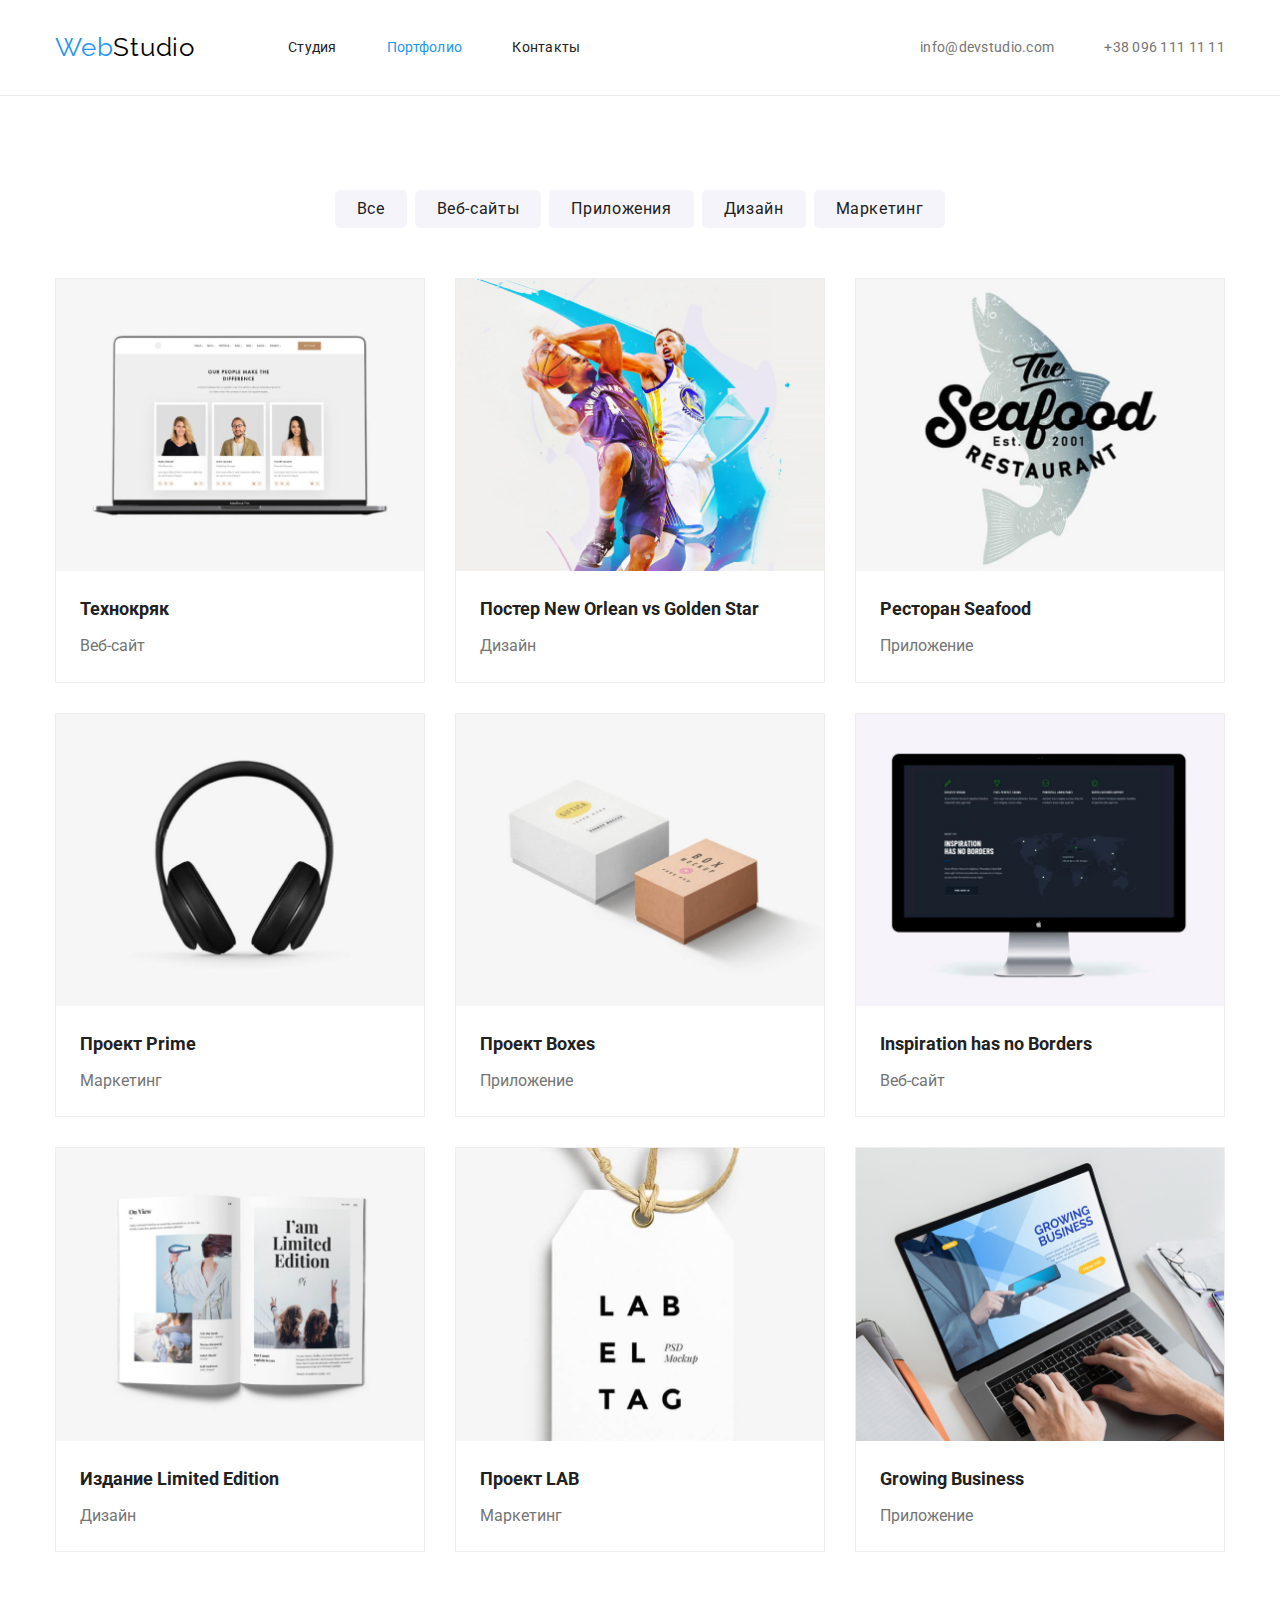
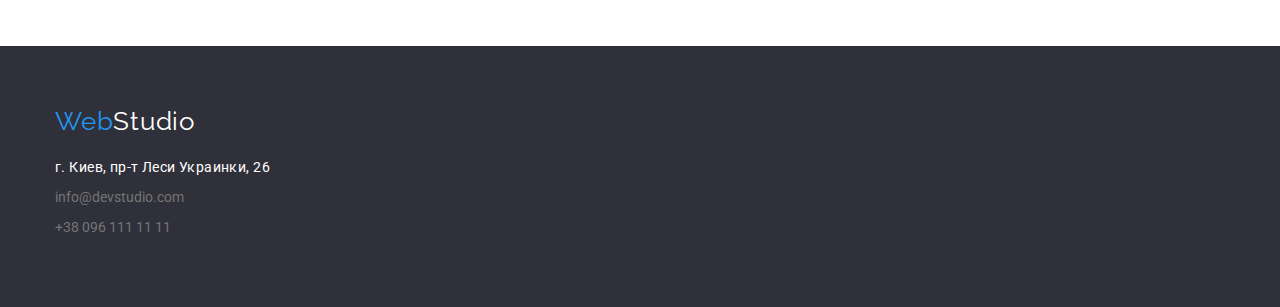
==== portfolio.html @ 0b13cb04 "beginner" ====
<!DOCTYPE html>
<html lang="en">
<head>
    <meta charset="UTF-8">
    <meta name="viewport" content="width=device-width, initial-scale=1.0">
    <meta http-equiv="X-UA-Compatible" content="ie=edge">
    <link rel="stylesheet" href="./css/normalize.css">
    <link rel="preconnect" href="https://fonts.gstatic.com">
    <link href="https://fonts.googleapis.com/css2?family=Raleway:wght@700&family=Roboto:wght@400;500;700;900&display=swap" rel="stylesheet">
    <link rel="stylesheet" href="./css/variables.css">
    <link rel="stylesheet" href="./css/style.css">
    <title>Portfolio</title>
</head>
<body>
    <header class="sec-header">
        <div class="container header">
            <nav class="header-nav">
                <a href="index.html"><span class="emblem">Web</span><span class="emblem-nav">Studio</span></a>
                <ul class="header-nav-list">
                    <li class="header-a"><a href="index.html">Студия</a></li>
                    <li class="header-a"><a class="header-a-portfolio" href="portfolio.html">Портфолио</a></li>
                    <li class="header-a"><a href="">Контакты</a></li>
                </ul>
            </nav>
            <ul class="header-nav-contacts">
                <li><a href="mailto:info@devstudio.com">info@devstudio.com</a></li>
                <li><a href="tel:+380961111111">+38 096 111 11 11</a></li>
            </ul>
        </div>
    </header>
    <main>
        <section class="sec-view">
            <div class="container">
                <h1 hidden>Наши инструменты</h1>
                <ul class="tools">
                    <li><button class="btns">Все</button></li>
                    <li><button class="btns">Веб-сайты</button></li>
                    <li><button class="btns">Приложения</button></li>
                    <li><button class="btns">Дизайн</button></li>
                    <li><button class="btns">Маркетинг</button></li>
                </ul>
                <h2 hidden>Наши работы</h2>
                <ul class="view">
                    <li>
                        <img src="./images/note.jpg" alt="Технокряк">
                        <div class="view-card-text">
                            <h3>Технокряк</h3>
                            <p>Веб-сайт</p>
                        </div>
                    </li> 
                    <li>
                        <img src="./images/basket.jpg" alt="Постер New Orlean vs Golden Star">
                        <div class="view-card-text">
                            <h3>Постер New Orlean vs Golden Star</h3>
                            <p>Дизайн</p>
                        </div>
                    </li>
                    <li>
                        <img src="./images/fish.jpg" alt="Ресторан Seafood">
                        <div class="view-card-text">
                            <h3>Ресторан Seafood</h3>
                            <p>Приложение</p>
                        </div>
                    </li>
                    <li>
                        <img src="./images/hphones.jpg" alt="Проект Prime">
                        <div class="view-card-text">
                            <h3>Проект Prime</h3>
                            <p>Маркетинг</p>
                        </div>
                    </li>
                    <li>
                        <img src="./images/boxes.jpg" alt="Проект Boxes">
                        <div class="view-card-text">
                            <h3>Проект Boxes</h3>
                            <p>Приложение</p>
                        </div>
                    </li>
                    <li>
                        <img src="./images/screen.jpg" alt="Inspiration has no Borders">
                        <div class="view-card-text">
                            <h3>Inspiration has no Borders</h3>
                            <p>Веб-сайт</p>
                        </div>
                    </li>
                    <li>
                        <img src="./images/book.jpg" alt="Издание Limited Edition">
                        <div class="view-card-text">
                            <h3>Издание Limited Edition</h3>
                            <p>Дизайн</p>
                        </div>
                    </li>
                    <li>
                        <img src="./images/label.jpg" alt="Проект LAB">
                        <div class="view-card-text">
                            <h3>Проект LAB</h3>
                            <p>Маркетинг</p>
                        </div>
                    </li>
                    <li>
                        <img src="./images/note-hands.jpg" alt="Growing Business">
                        <div class="view-card-text">
                            <h3>Growing Business</h3>
                            <p>Приложение</p>
                        </div>
                    </li>
                </ul>
            </div>
        </section>
    </main>
    <footer class="footer">
        <div class="container footer-em">
            <a href="index.html"><span class="emblem">Web</span><span class="emblem-footer">Studio</span></a>
            <address class="footer-ad">г. Киев, пр-т Леси Украинки, 26</address>
            <ul>
                <li><a href="mailto:info@devstudio.com">info@devstudio.com</a></li>
                <li><a href="tel:+380961111111">+38 096 111 11 11</a></li>
            </ul>
        </div>
    </footer> 
</body>
</html>
---- css/variables.css ----
:root {
    --main-text: rgba(33, 33, 33, 1);
    --ad-main-text: rgba(117, 117, 117, 1);
    --ad-hover-text: rgba(33, 150, 243, 1);
    --on-back-text-op60: rgba(255, 255, 255, 0.6);
    --on-back-text: rgba(255, 255, 255, 1);
    --emblem-text: rgba(0,0,0,1);
    --back-main: rgba(47, 48, 58, 1);
    --back-ad-main: rgba(245, 244, 250, 1);
    --back-ad-hover: rgba(33, 150, 243, 1);
    --back-team: rgba(255, 255, 255, 1);
    --line-view: rgba(238,238,238,1);
    --header-border: rgba(236,236,236,1);
}
---- css/style.css ----
body {
    font-family: 'Roboto', sans-serif;
    color: var(--main-text);
    line-height: 1.0;
}
img {
    display: block;
    max-width: 100%;
    height: auto;
}
.container {
    width: 1200px;
    padding: 0 15px;
    margin: 0 auto;
}
/* секция HEADER */
.sec-header {
    border-bottom: 1px solid var(--header-border);
}
.header,
.header-nav,  
.header-nav-list, 
.header-nav-contacts {
    display: flex;
}
.header {
    justify-content: space-between;
    align-items: center;
 }
.emblem {
    color: var(--ad-hover-text); 
    line-height: 1.2;
    letter-spacing: 0.03em;
}
.emblem-nav {
    color: var(--emblem-text);
    line-height: 1.2;
    letter-spacing: 0.03em;
}
.header-nav > a,
.footer-em > a {
    font-family: 'Raleway', sans-serif;
    font-size: 26px;
    padding-top: 32px;
    padding-bottom: 32px;
}
.header-nav-list {
    align-items: center;
    margin-left: 93px;
}
.header-nav-list a {
    display: block;
    color: var(--main-text);
    font-size: 14px;
    padding-top: 32px;
    padding-bottom: 32px;
    letter-spacing: 0.02em;
    line-height: 1.2;
}
.header-nav-list li {
    margin-right: 50px;
}
.header-nav-contacts li {
    margin-left: 50px;
}
.header-nav-list .header-a-portfolio {
    color: var(--ad-hover-text);
}
.header-nav-contacts a {
    display: block;
    color: var(--ad-main-text);
    font-size: 14px;
    letter-spacing: 0.02em;
    line-height: 1.2;
    padding-top: 32px;
    padding-bottom: 32px;
}
.header a:hover {
    color: var(--ad-hover-text);
    cursor: pointer;
}
/* секция ЭФФЕКТИВНЫЕ РЕШЕНИЯ */
.ef-solutions,
.footer {
    background-color: var(--back-main);
    padding: 200px 0;
}
.solutions {
    display: flex;
    flex-direction: column;
    align-items: center;
}
.solutions h1 {
    color: var(--on-back-text);
    justify-content: center;
    text-align: center;
    margin: 0 0 30px 0;
    font-size: 44px;
    font-weight: 900;
    text-transform: uppercase;
    letter-spacing: 0.06em;
    line-height: 1.38;
}
.btn {
    background-color: var(--back-ad-hover);
    color: var(--on-back-text);
    font-weight: 700;
    letter-spacing: 0.06em;
    line-height: 1.87;
    padding: 10px 32px;
    border-radius: 5px;
    border: none;
}
.btn:hover {
    cursor: pointer;
}
/* секция НАШИ ПРЕИМУЩЕСТВА */
.sec-edge {
    padding: 94px 0;
}
.edge {
    display: flex;
    justify-content: space-between;
}
.edge li {
    width: 270px;
}
.edge h3 {
    text-transform: uppercase;
    font-size: 14px;
    color: var(--main-text);
    margin: 0 0 10px 0;
    line-height: 1.2;
    letter-spacing: 0.03em;
}
.edge p {
    font-size: 14px;
    color: var(--ad-main-text);
    padding: 0;
    margin: 0;
    line-height: 1.8;
    letter-spacing: 0.03em;
}
/* секция ЧЕМ МЫ ЗАНИМАЕМСЯ */
.we-doing {
    padding-bottom: 94px;
}
.we-doing h2 {
    font-size: 34px;
    color: var(--main-text);
    text-align: center;
    line-height: 1.21;
    letter-spacing: 0.03em;
    margin: 0;
    margin-bottom: 50px;
}
.we-doing-images {
    display: flex;
    justify-content: space-between;
}
.img {
    width: 370px;
}
/* секция НАША КОМАНДА */
.sec-team {
    background-color: var(--back-ad-main);
    padding-top: 94px;
    padding-bottom: 94px;

}
.sec-team li:hover {
    cursor: pointer;
}
.sec-team h2 {
    color: var(--main-text);
    font-size: 36px;
    text-align: center;
    line-height: 1.2;
    letter-spacing: 0.03em;
    margin: 0;
    margin-bottom: 50px;
}
.our-team {
    display: flex;
    justify-content: space-between;
}
.our-team h3 {
    color: var(--main-text);
    font-size: 16px;
    line-height: 1.2;
    letter-spacing: 0.03em;
    margin: 0 0 10px 0;
}
.our-team p {
    color: var(--ad-main-text);
    line-height: 1.2;
    letter-spacing: 0.03em;
    margin: 0;
}
.our-team li {
    width: 270px;
    background-color: var(--back-team);
    box-shadow: 0 4px 8px 0 rgba(0,0,0,0.2);
}
.team-card-text {
    text-align: center;
    padding: 30px 0 30px 0;
}
/* секция ПОСТОЯННЫЕ КЛИЕНТЫ */
.const-clients {
    padding-top: 94px;
    padding-bottom: 94px;
}
.const-clients h2 {
    text-align: center;
    font-size: 36px;
    font-weight: bold;
    letter-spacing: 0.03em;
    line-height: 1.18;
    margin: 0 0 50px 0;
}

/* ПОРТФОЛИО */
.sec-view {
    padding: 94px 0 64px 0;
}
.sec-view li:hover {
    cursor: pointer;
}
.tools {
    display: flex;
    justify-content: center;
}
.tools li {
    margin-bottom: 50px;
}
.btns {
    background-color: var(--back-ad-main);
    color: var(--main-text);
    line-height: 1.6;
    letter-spacing: 0.04em;
    padding: 6px 22px;
    margin: 0 4px;
    border-radius: 5px;
    border: none;
    cursor: pointer;
}
.btns:hover {
    background-color: var(--back-ad-hover);
    color: var(--on-back-text);
}
.view {
    display: flex;
    flex-wrap: wrap;
    justify-content: space-between;
    margin: 0;
}
.view-card-text {
    padding: 20px 0 20px 24px;
}
.view li {
    width: 370px;
    border: 1px solid var(--line-view);
    margin-bottom: 30px;
}
.view h3 {
    color: var(--main-text);
    font-size: 18px;
    margin: 0 0 4px 0;
    line-height: 2.0;
}
.view p {
    color: var(--ad-main-text);
    line-height: 1.9;
    margin: 0;
}

/* секция FOOTER */
.footer {
    padding: 60px 0;
    margin: 0;
}
.footer-em > a {
    padding: 0;
}
.emblem-footer {
    color: var(--on-back-text);
    line-height: 1.2;
    letter-spacing: 0.03em;
}
.footer-ad {
    color: var(--on-back-text);
    font-size: 14px;
    line-height: 1.5;
    letter-spacing: 0.03em;
    margin: 20px 0 9px 0;
}
.footer li a {
    display: block;
    color: var(--ad-main-text);
    font-size: 14px;
    line-height: 1.5;
    margin: 0 0 9px 0;
}
.footer a:hover {
    color: var(--ad-hover-text);
    cursor: pointer;
}
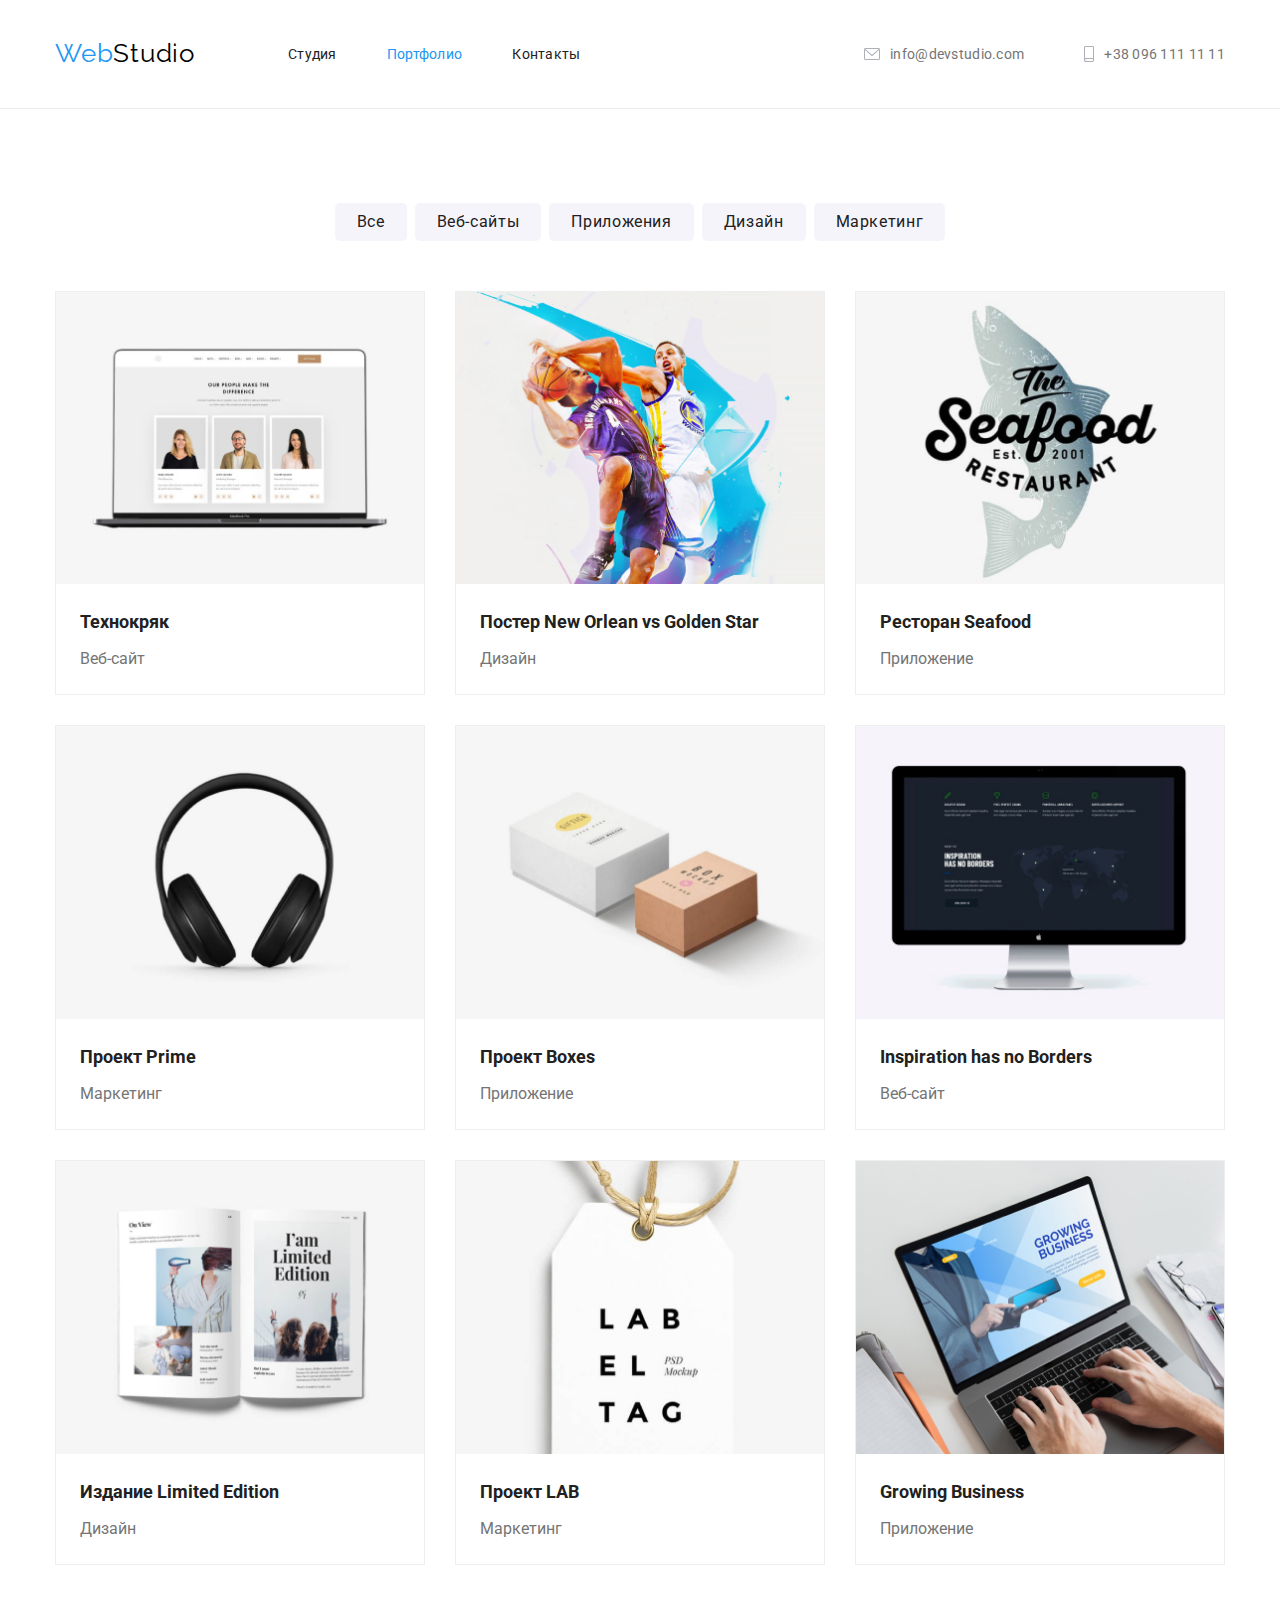
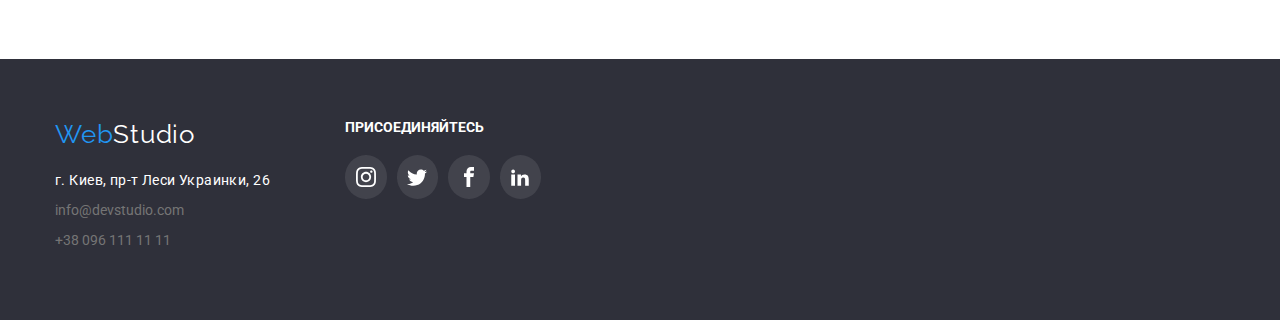
==== commit b2955305: "without doble hover" ====
--- a/portfolio.html
+++ b/portfolio.html
@@ -8,6 +8,7 @@
     <link rel="preconnect" href="https://fonts.gstatic.com">
     <link href="https://fonts.googleapis.com/css2?family=Raleway:wght@700&family=Roboto:wght@400;500;700;900&display=swap" rel="stylesheet">
     <link rel="stylesheet" href="./css/variables.css">
+    <link rel="stylesheet" href="./images/icons/sprite.svg">
     <link rel="stylesheet" href="./css/style.css">
     <title>Portfolio</title>
 </head>
@@ -23,8 +24,22 @@
                 </ul>
             </nav>
             <ul class="header-nav-contacts">
-                <li><a href="mailto:info@devstudio.com">info@devstudio.com</a></li>
-                <li><a href="tel:+380961111111">+38 096 111 11 11</a></li>
+                <li class="header-icon-text">
+                    <a href="">
+                        <svg class="icon icon-envelope">
+                            <use href="./images/icons/sprite.svg#envelope"></use>
+                        </svg>
+                    </a>
+                    <a href="mailto:info@devstudio.com">info@devstudio.com</a>
+                </li>
+                <li class="header-icon-text">
+                    <a href="">
+                        <svg class="icon icon-phone">
+                            <use href="./images/icons/sprite.svg#phone"></use>
+                        </svg>
+                    </a>
+                    <a href="tel:+380961111111">+38 096 111 11 11</a>
+                </li>
             </ul>
         </div>
     </header>
@@ -109,13 +124,52 @@
         </section>
     </main>
     <footer class="footer">
-        <div class="container footer-em">
-            <a href="index.html"><span class="emblem">Web</span><span class="emblem-footer">Studio</span></a>
-            <address class="footer-ad">г. Киев, пр-т Леси Украинки, 26</address>
-            <ul>
-                <li><a href="mailto:info@devstudio.com">info@devstudio.com</a></li>
-                <li><a href="tel:+380961111111">+38 096 111 11 11</a></li>
-            </ul>
+        <div class="container">
+            <div class="footer-em">
+                <a href="index.html"><span class="emblem">Web</span><span class="emblem-footer">Studio</span></a>
+                <address class="footer-ad">г. Киев, пр-т Леси Украинки, 26</address>
+                <ul>
+                    <li>
+                        <a class="footer-a" href="mailto:info@devstudio.com">info@devstudio.com</a>
+                    </li>
+                    <li>
+                        <a class="footer-a" href="tel:+380961111111">+38 096 111 11 11</a>
+                    </li>
+                </ul>
+            </div>
+            <div class="footer-join">
+                <p>присоединяйтесь</p>
+                <ul class="social-icon">
+                    <li>
+                        <a class="footer-social-icon-a" href="">
+                            <svg class="icon icon-f">
+                                <use href="./images/icons/sprite.svg#icon-instagram" ></use>
+                            </svg>
+                        </a>
+                    </li>
+                    <li>
+                        <a class="footer-social-icon-a"href="">
+                            <svg class="icon icon-f">
+                                <use href="./images/icons/sprite.svg#icon-twitter"></use>
+                            </svg>
+                        </a>
+                    </li>
+                    <li>
+                        <a class="footer-social-icon-a"href="">
+                            <svg class="icon icon-f">
+                                <use href="./images/icons/sprite.svg#icon-facebook"></use>
+                            </svg>
+                        </a>
+                    </li>
+                    <li>
+                        <a class="footer-social-icon-a"href="">
+                            <svg class="icon icon-f">
+                                <use href="./images/icons/sprite.svg#icon-linkedin2"></use>
+                            </svg>
+                        </a>
+                    </li>
+                </ul>
+            </div>
         </div>
     </footer> 
 </body>
--- a/css/variables.css
+++ b/css/variables.css
@@ -11,6 +11,8 @@
     --back-team: rgba(255, 255, 255, 1);
     --line-view: rgba(238,238,238,1);
     --header-border: rgba(236,236,236,1);
+    --social-icon-main: rgba(175,177,184,1);
+    --social-icon-ad-main: rgba(238,238,238,0.1);
 }
 
 
--- a/css/style.css
+++ b/css/style.css
@@ -8,6 +8,13 @@
     max-width: 100%;
     height: auto;
 }
+.icon {
+    display: inline-block;
+    width: 20px;
+    height: 44px;
+    stroke-width: 0;
+    fill: var(--social-icon-main);
+  }
 .container {
     width: 1200px;
     padding: 0 15px;
@@ -74,12 +81,31 @@
     line-height: 1.2;
     padding-top: 32px;
     padding-bottom: 32px;
+    margin-left: 10px;
 }
 .header a:hover {
     color: var(--ad-hover-text);
     cursor: pointer;
 }
-/* секция ЭФФЕКТИВНЫЕ РЕШЕНИЯ */
+.header-icon-text svg {
+    display: block;
+}
+.header-icon-text {
+    display: flex;
+    align-items: center;
+}
+.header-icon-text:hover {
+    color: var(--ad-hover-text);
+}
+.header-icon-text svg:hover {
+    fill: var(--ad-hover-text);
+}
+.icon-envelope {
+    width: 16px;
+}
+.icon-phone {
+    width: 10px;
+}
 .ef-solutions,
 .footer {
     background-color: var(--back-main);
@@ -141,6 +167,25 @@
     line-height: 1.8;
     letter-spacing: 0.03em;
 }
+.icon-antenna,
+.icon-clock,
+.icon-diagram,
+.icon-astronavt {
+    width: 70px;
+    height: 70px;
+}
+.edge-icon svg {  
+    box-sizing: content-box ;
+    display: block;
+    padding: 25px 100px;
+    fill: var(--main-text);
+}
+.edge-icon-bg {
+    background-color: var(--back-ad-main);
+    margin-bottom: 30px;
+
+
+}
 /* секция ЧЕМ МЫ ЗАНИМАЕМСЯ */
 .we-doing {
     padding-bottom: 94px;
@@ -166,10 +211,6 @@
     background-color: var(--back-ad-main);
     padding-top: 94px;
     padding-bottom: 94px;
-
-}
-.sec-team li:hover {
-    cursor: pointer;
 }
 .sec-team h2 {
     color: var(--main-text);
@@ -197,7 +238,7 @@
     letter-spacing: 0.03em;
     margin: 0;
 }
-.our-team li {
+.our-team > li {
     width: 270px;
     background-color: var(--back-team);
     box-shadow: 0 4px 8px 0 rgba(0,0,0,0.2);
@@ -205,6 +246,22 @@
 .team-card-text {
     text-align: center;
     padding: 30px 0 30px 0;
+}
+.social-icon {
+    display: flex;
+    padding: 16px 30px 0px 30px;
+}
+.social-icon li {
+    width: 44px;
+    height: 44px;
+    border-radius: 50%;
+    margin: 0 5px;
+}
+.social-icon li:hover {
+    background-color: var(--back-ad-hover);
+}
+.social-icon svg:hover {
+    fill: var(--on-back-text);
 }
 /* секция ПОСТОЯННЫЕ КЛИЕНТЫ */
 .const-clients {
@@ -218,6 +275,76 @@
     letter-spacing: 0.03em;
     line-height: 1.18;
     margin: 0 0 50px 0;
+}
+.clients {
+    display: flex;
+    justify-content: space-between;
+}
+.client {
+    width: 170px;
+    border: 1px solid var(--social-icon-main);
+    border-radius: 4px;
+}
+.client-yaco svg {
+    box-sizing: content-box ;
+    display: block;
+    padding: 20px 63px;
+}
+.icon-yaco {
+    width: 44px;
+    height: 50px;
+}
+.client-tagline svg {
+    box-sizing: content-box ;
+    display: block;
+    padding: 19px 65px;
+}
+.icon-tagline {
+    width: 40px;
+    height: 52px;
+}
+.client-company svg {
+    box-sizing: content-box ;
+    display: block;
+    padding: 24px 64px;
+}
+.icon-company {
+    width: 42px;
+    height: 42px;
+}
+.client-foster svg {
+    box-sizing: content-box ;
+    display: block;
+    padding: 24px 45px;
+}
+.icon-foster {
+    width: 80px;
+    height: 42px;
+}
+.client-brand svg {
+    box-sizing: content-box ;
+    display: block;
+    padding: 22px 55px;
+}
+.icon-brand {
+    width: 60px;
+    height: 46px;
+
+}
+.client-companytl svg {
+    box-sizing: content-box ;
+    display: block;
+    padding: 22px 41px;
+}
+.icon-companytl {
+    width: 88px;
+    height: 46px;
+}
+.client svg:hover {
+    fill: var(--back-ad-hover);
+}
+.client:hover {
+    border: 1px solid var(--back-ad-hover);
 }
 
 /* ПОРТФОЛИО */
@@ -280,6 +407,12 @@
     padding: 60px 0;
     margin: 0;
 }
+.footer .container {
+    display: flex;
+}
+.footer-em {
+    margin: 0 70px 0 0;
+}
 .footer-em > a {
     padding: 0;
 }
@@ -295,7 +428,7 @@
     letter-spacing: 0.03em;
     margin: 20px 0 9px 0;
 }
-.footer li a {
+.footer-a {
     display: block;
     color: var(--ad-main-text);
     font-size: 14px;
@@ -306,4 +439,31 @@
     color: var(--ad-hover-text);
     cursor: pointer;
 }
-
+.footer-join {
+    color: var(--on-back-text);
+}
+.footer-join > p {
+    margin: 0;
+    padding-left: 5px;
+    text-transform: uppercase;
+    font-weight: 700;
+    font-size: 14px;
+    line-height: 1.15;
+}
+.footer .social-icon {
+    width: 206px;
+    padding: 20px 0 0 0;
+}
+.footer-social-icon-a {
+    display: flex;
+    justify-content: center;
+    background-color: var(--social-icon-ad-main);
+    border-radius: 50%;
+}
+.footer-social-icon-a:hover {
+    background-color: var(--back-ad-hover);
+}
+.icon-f {
+    fill: var(--on-back-text);
+}
+
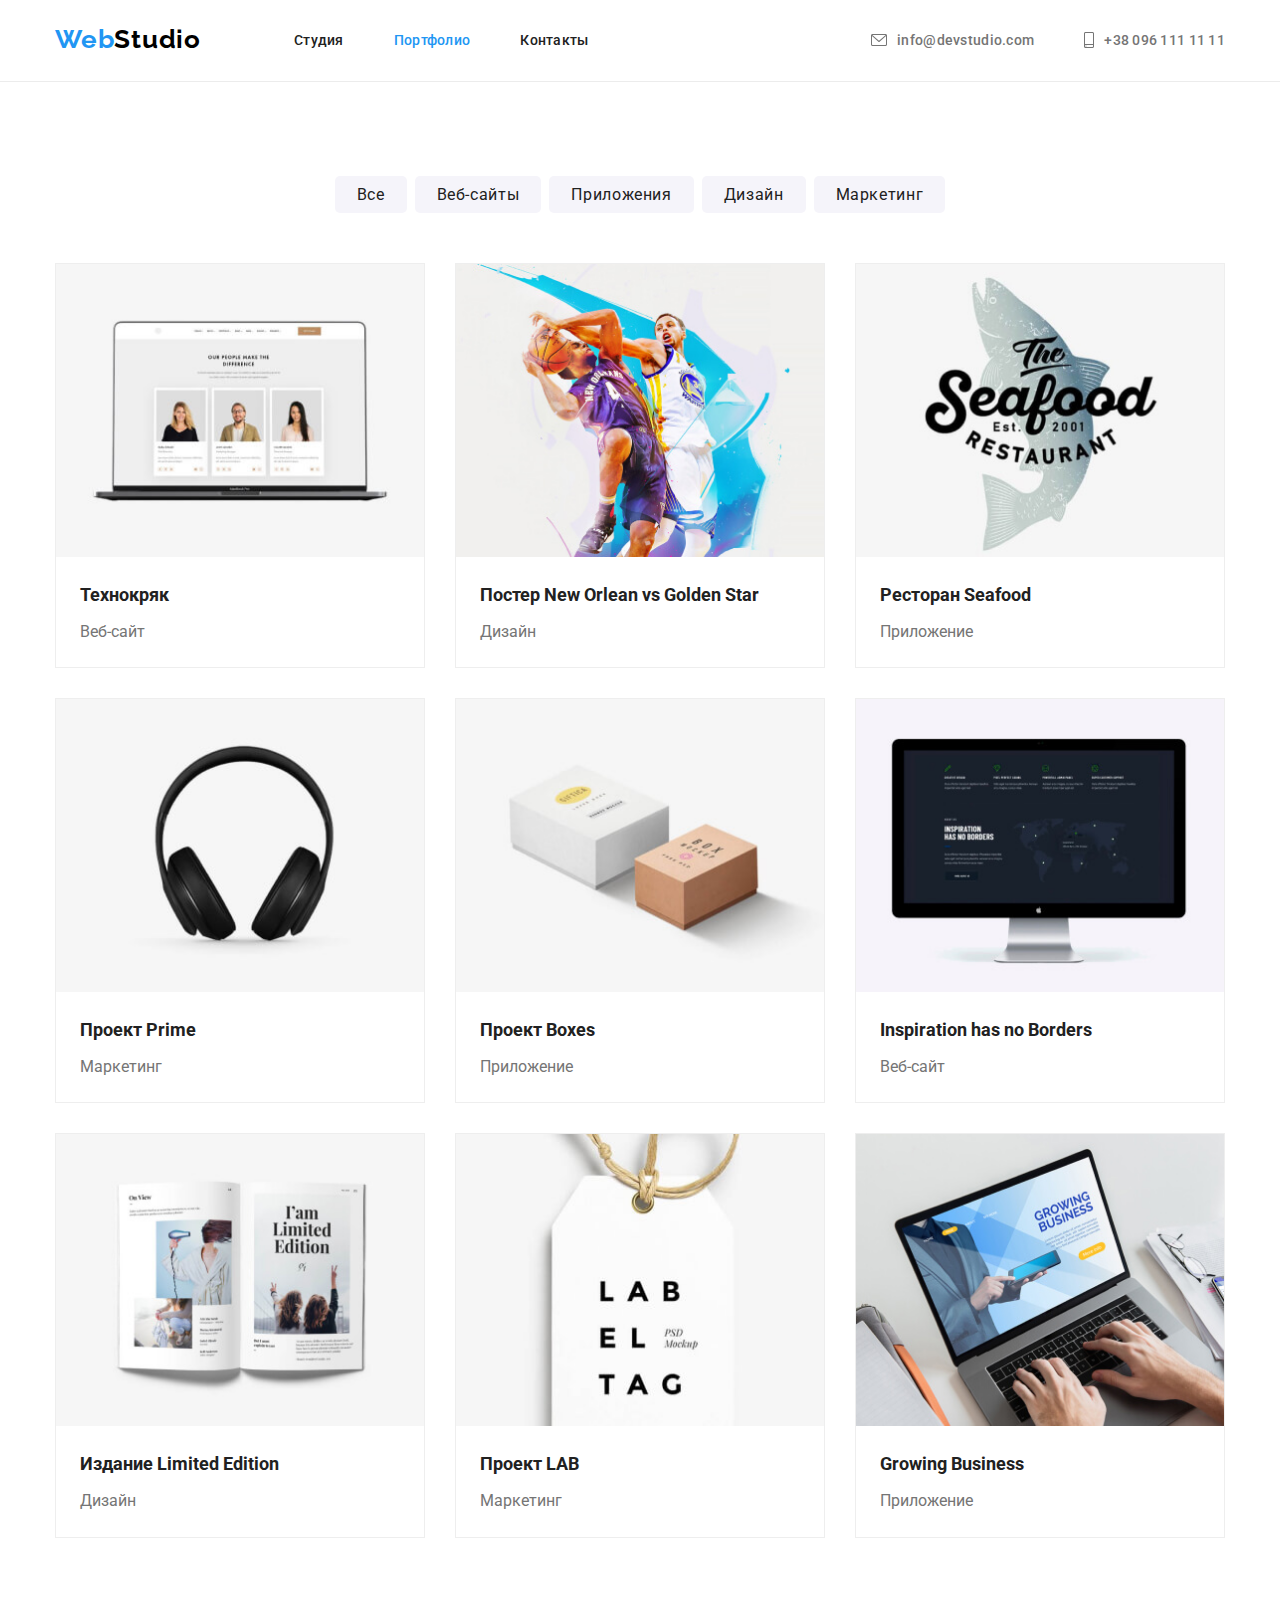
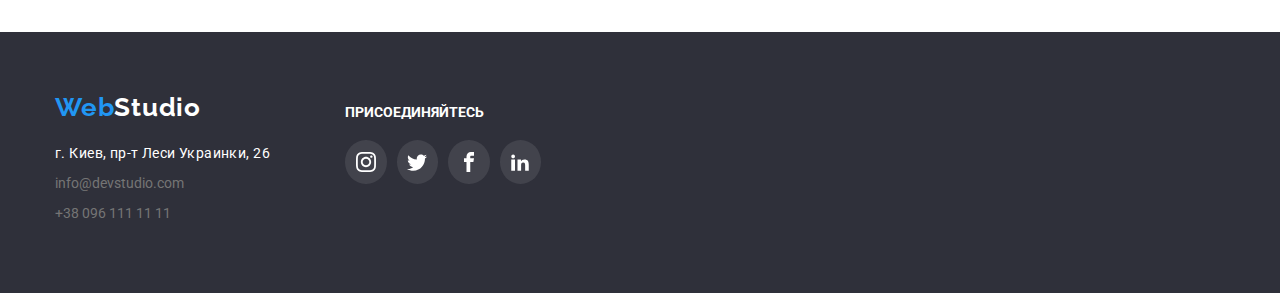
==== commit 1d577ebc: "corrected comments second" ====
--- a/portfolio.html
+++ b/portfolio.html
@@ -25,20 +25,19 @@
             </nav>
             <ul class="header-nav-contacts">
                 <li class="header-icon-text">
-                    <a href="">
+                    <a href="mailto:info@devstudio.com">
                         <svg class="icon icon-envelope">
                             <use href="./images/icons/sprite.svg#envelope"></use>
                         </svg>
+                        info@devstudio.com
                     </a>
-                    <a href="mailto:info@devstudio.com">info@devstudio.com</a>
                 </li>
                 <li class="header-icon-text">
-                    <a href="">
+                    <a href="tel:+380961111111">
                         <svg class="icon icon-phone">
                             <use href="./images/icons/sprite.svg#phone"></use>
                         </svg>
-                    </a>
-                    <a href="tel:+380961111111">+38 096 111 11 11</a>
+                    +38 096 111 11 11</a>
                 </li>
             </ul>
         </div>
@@ -57,67 +56,85 @@
                 <h2 hidden>Наши работы</h2>
                 <ul class="view">
                     <li>
-                        <img src="./images/note.jpg" alt="Технокряк">
-                        <div class="view-card-text">
-                            <h3>Технокряк</h3>
-                            <p>Веб-сайт</p>
-                        </div>
+                        <a href="">
+                            <img src="./images/note.jpg" alt="Технокряк">
+                            <div class="view-card-text">
+                                <h3>Технокряк</h3>
+                                <p>Веб-сайт</p>
+                            </div>
+                        </a>
                     </li> 
                     <li>
-                        <img src="./images/basket.jpg" alt="Постер New Orlean vs Golden Star">
-                        <div class="view-card-text">
-                            <h3>Постер New Orlean vs Golden Star</h3>
-                            <p>Дизайн</p>
-                        </div>
+                        <a href="">
+                            <img src="./images/basket.jpg" alt="Постер New Orlean vs Golden Star">
+                            <div class="view-card-text">
+                                <h3>Постер New Orlean vs Golden Star</h3>
+                                <p>Дизайн</p>
+                            </div>
+                        </a>
                     </li>
                     <li>
-                        <img src="./images/fish.jpg" alt="Ресторан Seafood">
-                        <div class="view-card-text">
-                            <h3>Ресторан Seafood</h3>
-                            <p>Приложение</p>
-                        </div>
+                        <a href="">
+                            <img src="./images/fish.jpg" alt="Ресторан Seafood">
+                            <div class="view-card-text">
+                                <h3>Ресторан Seafood</h3>
+                                <p>Приложение</p>
+                            </div>
+                        </a>
                     </li>
                     <li>
-                        <img src="./images/hphones.jpg" alt="Проект Prime">
-                        <div class="view-card-text">
-                            <h3>Проект Prime</h3>
-                            <p>Маркетинг</p>
-                        </div>
+                        <a href="">
+                            <img src="./images/hphones.jpg" alt="Проект Prime">
+                            <div class="view-card-text">
+                                <h3>Проект Prime</h3>
+                                <p>Маркетинг</p>
+                            </div>
+                        </a>
                     </li>
                     <li>
-                        <img src="./images/boxes.jpg" alt="Проект Boxes">
-                        <div class="view-card-text">
-                            <h3>Проект Boxes</h3>
-                            <p>Приложение</p>
-                        </div>
+                        <a href="">
+                            <img src="./images/boxes.jpg" alt="Проект Boxes">
+                            <div class="view-card-text">
+                                <h3>Проект Boxes</h3>
+                                <p>Приложение</p>
+                            </div>
+                        </a>
                     </li>
                     <li>
-                        <img src="./images/screen.jpg" alt="Inspiration has no Borders">
-                        <div class="view-card-text">
-                            <h3>Inspiration has no Borders</h3>
-                            <p>Веб-сайт</p>
-                        </div>
+                        <a href="">
+                            <img src="./images/screen.jpg" alt="Inspiration has no Borders">
+                            <div class="view-card-text">
+                                <h3>Inspiration has no Borders</h3>
+                                <p>Веб-сайт</p>
+                            </div>
+                        </a>
                     </li>
                     <li>
-                        <img src="./images/book.jpg" alt="Издание Limited Edition">
-                        <div class="view-card-text">
-                            <h3>Издание Limited Edition</h3>
-                            <p>Дизайн</p>
-                        </div>
+                        <a href="">
+                            <img src="./images/book.jpg" alt="Издание Limited Edition">
+                            <div class="view-card-text">
+                                <h3>Издание Limited Edition</h3>
+                                <p>Дизайн</p>
+                            </div>
+                        </a>
                     </li>
                     <li>
-                        <img src="./images/label.jpg" alt="Проект LAB">
-                        <div class="view-card-text">
-                            <h3>Проект LAB</h3>
-                            <p>Маркетинг</p>
-                        </div>
+                        <a href="">
+                            <img src="./images/label.jpg" alt="Проект LAB">
+                            <div class="view-card-text">
+                                <h3>Проект LAB</h3>
+                                <p>Маркетинг</p>
+                            </div>
+                        </a>
                     </li>
                     <li>
-                        <img src="./images/note-hands.jpg" alt="Growing Business">
-                        <div class="view-card-text">
-                            <h3>Growing Business</h3>
-                            <p>Приложение</p>
-                        </div>
+                        <a href="">
+                            <img src="./images/note-hands.jpg" alt="Growing Business">
+                            <div class="view-card-text">
+                                <h3>Growing Business</h3>
+                                <p>Приложение</p>
+                            </div>
+                        </a>
                     </li>
                 </ul>
             </div>
@@ -148,21 +165,21 @@
                         </a>
                     </li>
                     <li>
-                        <a class="footer-social-icon-a"href="">
+                        <a class="footer-social-icon-a" href="">
                             <svg class="icon icon-f">
                                 <use href="./images/icons/sprite.svg#icon-twitter"></use>
                             </svg>
                         </a>
                     </li>
                     <li>
-                        <a class="footer-social-icon-a"href="">
+                        <a class="footer-social-icon-a" href="">
                             <svg class="icon icon-f">
                                 <use href="./images/icons/sprite.svg#icon-facebook"></use>
                             </svg>
                         </a>
                     </li>
                     <li>
-                        <a class="footer-social-icon-a"href="">
+                        <a class="footer-social-icon-a" href="">
                             <svg class="icon icon-f">
                                 <use href="./images/icons/sprite.svg#icon-linkedin2"></use>
                             </svg>
--- a/css/variables.css
+++ b/css/variables.css
@@ -5,7 +5,9 @@
     --on-back-text-op60: rgba(255, 255, 255, 0.6);
     --on-back-text: rgba(255, 255, 255, 1);
     --emblem-text: rgba(0,0,0,1);
+    --shadow-main: rgba(0,0,0,0.2);
     --back-main: rgba(47, 48, 58, 1);
+    --back-main-op40: rgba(47, 48, 58, 0.4);
     --back-ad-main: rgba(245, 244, 250, 1);
     --back-ad-hover: rgba(33, 150, 243, 1);
     --back-team: rgba(255, 255, 255, 1);
@@ -13,6 +15,7 @@
     --header-border: rgba(236,236,236,1);
     --social-icon-main: rgba(175,177,184,1);
     --social-icon-ad-main: rgba(238,238,238,0.1);
+    --gradient-op10:  rgba(255, 255, 255, 0.1);
 }
 
 
--- a/css/style.css
+++ b/css/style.css
@@ -44,12 +44,12 @@
     line-height: 1.2;
     letter-spacing: 0.03em;
 }
-.header-nav > a,
-.footer-em > a {
+.header-nav > a {
     font-family: 'Raleway', sans-serif;
     font-size: 26px;
-    padding-top: 32px;
-    padding-bottom: 32px;
+    font-weight: bold;
+    padding-top: 24px;
+    padding-bottom: 24px;
 }
 .header-nav-list {
     align-items: center;
@@ -59,6 +59,7 @@
     display: block;
     color: var(--main-text);
     font-size: 14px;
+    font-weight: 500;
     padding-top: 32px;
     padding-bottom: 32px;
     letter-spacing: 0.02em;
@@ -74,43 +75,46 @@
     color: var(--ad-hover-text);
 }
 .header-nav-contacts a {
-    display: block;
+    display: flex;
     color: var(--ad-main-text);
     font-size: 14px;
+    font-weight: 500;
     letter-spacing: 0.02em;
     line-height: 1.2;
     padding-top: 32px;
     padding-bottom: 32px;
-    margin-left: 10px;
-}
-.header a:hover {
+    align-items: center;
+}
+.header a:hover, .header a:focus {
     color: var(--ad-hover-text);
     cursor: pointer;
 }
 .header-icon-text svg {
-    display: block;
+    display: flex;
 }
 .header-icon-text {
     display: flex;
     align-items: center;
-}
-.header-icon-text:hover {
-    color: var(--ad-hover-text);
-}
-.header-icon-text svg:hover {
-    fill: var(--ad-hover-text);
 }
 .icon-envelope {
     width: 16px;
+    height: 12px;
+    margin-right: 10px;
+    fill: currentColor;
 }
 .icon-phone {
     width: 10px;
-}
-.ef-solutions,
-.footer {
-    background-color: var(--back-main);
+    height: 16px;
+    margin-right: 10px;
+    fill: currentColor;
+}
+/* --ЭФФЕКТИВНЫЕ РЕШЕНИЯ-- */
+
+.ef-solutions {
+    background-image: linear-gradient(to bottom, var(--back-main-op40), var(--back-main-op40)), url(../images/main.jpg);
     padding: 200px 0;
 }
+
 .solutions {
     display: flex;
     flex-direction: column;
@@ -137,7 +141,7 @@
     border-radius: 5px;
     border: none;
 }
-.btn:hover {
+.btn:hover, .btn:focus {
     cursor: pointer;
 }
 /* секция НАШИ ПРЕИМУЩЕСТВА */
@@ -154,6 +158,7 @@
 .edge h3 {
     text-transform: uppercase;
     font-size: 14px;
+    font-weight: bold;
     color: var(--main-text);
     margin: 0 0 10px 0;
     line-height: 1.2;
@@ -191,10 +196,11 @@
     padding-bottom: 94px;
 }
 .we-doing h2 {
-    font-size: 34px;
+    font-size: 36px;
+    font-weight: bold;
     color: var(--main-text);
     text-align: center;
-    line-height: 1.21;
+    line-height: 1.18;
     letter-spacing: 0.03em;
     margin: 0;
     margin-bottom: 50px;
@@ -215,6 +221,7 @@
 .sec-team h2 {
     color: var(--main-text);
     font-size: 36px;
+    font-weight: bold;
     text-align: center;
     line-height: 1.2;
     letter-spacing: 0.03em;
@@ -228,6 +235,7 @@
 .our-team h3 {
     color: var(--main-text);
     font-size: 16px;
+    font-weight: 500;
     line-height: 1.2;
     letter-spacing: 0.03em;
     margin: 0 0 10px 0;
@@ -236,12 +244,13 @@
     color: var(--ad-main-text);
     line-height: 1.2;
     letter-spacing: 0.03em;
-    margin: 0;
+    margin: 16px 0;
 }
 .our-team > li {
     width: 270px;
     background-color: var(--back-team);
     box-shadow: 0 4px 8px 0 rgba(0,0,0,0.2);
+    border-radius: 0 0 4px 4px;
 }
 .team-card-text {
     text-align: center;
@@ -249,7 +258,7 @@
 }
 .social-icon {
     display: flex;
-    padding: 16px 30px 0px 30px;
+    justify-content: center;
 }
 .social-icon li {
     width: 44px;
@@ -257,10 +266,10 @@
     border-radius: 50%;
     margin: 0 5px;
 }
-.social-icon li:hover {
+.social-icon li:hover, .social-icon li:focus {
     background-color: var(--back-ad-hover);
 }
-.social-icon svg:hover {
+.social-icon svg:hover, .social-icon svg:focus {
     fill: var(--on-back-text);
 }
 /* секция ПОСТОЯННЫЕ КЛИЕНТЫ */
@@ -281,77 +290,53 @@
     justify-content: space-between;
 }
 .client {
+    display: flex;
+    justify-content: center;
     width: 170px;
+    height: 90px;
     border: 1px solid var(--social-icon-main);
     border-radius: 4px;
 }
-.client-yaco svg {
-    box-sizing: content-box ;
-    display: block;
-    padding: 20px 63px;
+.client-svg {
+    display: flex;
+    align-items: center;
 }
 .icon-yaco {
     width: 44px;
     height: 50px;
 }
-.client-tagline svg {
-    box-sizing: content-box ;
-    display: block;
-    padding: 19px 65px;
-}
 .icon-tagline {
     width: 40px;
     height: 52px;
 }
-.client-company svg {
-    box-sizing: content-box ;
-    display: block;
-    padding: 24px 64px;
-}
 .icon-company {
     width: 42px;
     height: 42px;
 }
-.client-foster svg {
-    box-sizing: content-box ;
-    display: block;
-    padding: 24px 45px;
-}
 .icon-foster {
     width: 80px;
     height: 42px;
 }
-.client-brand svg {
-    box-sizing: content-box ;
-    display: block;
-    padding: 22px 55px;
-}
 .icon-brand {
     width: 60px;
     height: 46px;
 
 }
-.client-companytl svg {
-    box-sizing: content-box ;
-    display: block;
-    padding: 22px 41px;
-}
 .icon-companytl {
     width: 88px;
     height: 46px;
 }
-.client svg:hover {
+.client svg:hover, .client svg:focus  {
     fill: var(--back-ad-hover);
 }
 .client:hover {
     border: 1px solid var(--back-ad-hover);
 }
-
 /* ПОРТФОЛИО */
 .sec-view {
     padding: 94px 0 64px 0;
 }
-.sec-view li:hover {
+.sec-view li:hover, .sec-view li:focus {
     cursor: pointer;
 }
 .tools {
@@ -372,9 +357,10 @@
     border: none;
     cursor: pointer;
 }
-.btns:hover {
+.btns:hover, .btns:focus {
     background-color: var(--back-ad-hover);
     color: var(--on-back-text);
+    box-shadow: 2px 4px 4px 2px var(--shadow-main);
 }
 .view {
     display: flex;
@@ -390,6 +376,9 @@
     border: 1px solid var(--line-view);
     margin-bottom: 30px;
 }
+.view li:hover, .view li:focus {
+    box-shadow: 0 4px 8px 0 var(--shadow-main);
+}
 .view h3 {
     color: var(--main-text);
     font-size: 18px;
@@ -404,6 +393,7 @@
 
 /* секция FOOTER */
 .footer {
+    background-color: var(--back-main);
     padding: 60px 0;
     margin: 0;
 }
@@ -414,7 +404,11 @@
     margin: 0 70px 0 0;
 }
 .footer-em > a {
+    font-family: 'Raleway', sans-serif;
+    font-size: 26px;
+    font-weight: bold;
     padding: 0;
+
 }
 .emblem-footer {
     color: var(--on-back-text);
@@ -435,7 +429,7 @@
     line-height: 1.5;
     margin: 0 0 9px 0;
 }
-.footer a:hover {
+.footer a:hover, .footer a:focus {
     color: var(--ad-hover-text);
     cursor: pointer;
 }
@@ -444,7 +438,7 @@
 }
 .footer-join > p {
     margin: 0;
-    padding-left: 5px;
+    padding: 12px 0 20px 5px;
     text-transform: uppercase;
     font-weight: 700;
     font-size: 14px;
@@ -452,7 +446,6 @@
 }
 .footer .social-icon {
     width: 206px;
-    padding: 20px 0 0 0;
 }
 .footer-social-icon-a {
     display: flex;
@@ -460,7 +453,7 @@
     background-color: var(--social-icon-ad-main);
     border-radius: 50%;
 }
-.footer-social-icon-a:hover {
+.footer-social-icon-a:hover, .footer-social-icon-a:focus {
     background-color: var(--back-ad-hover);
 }
 .icon-f {
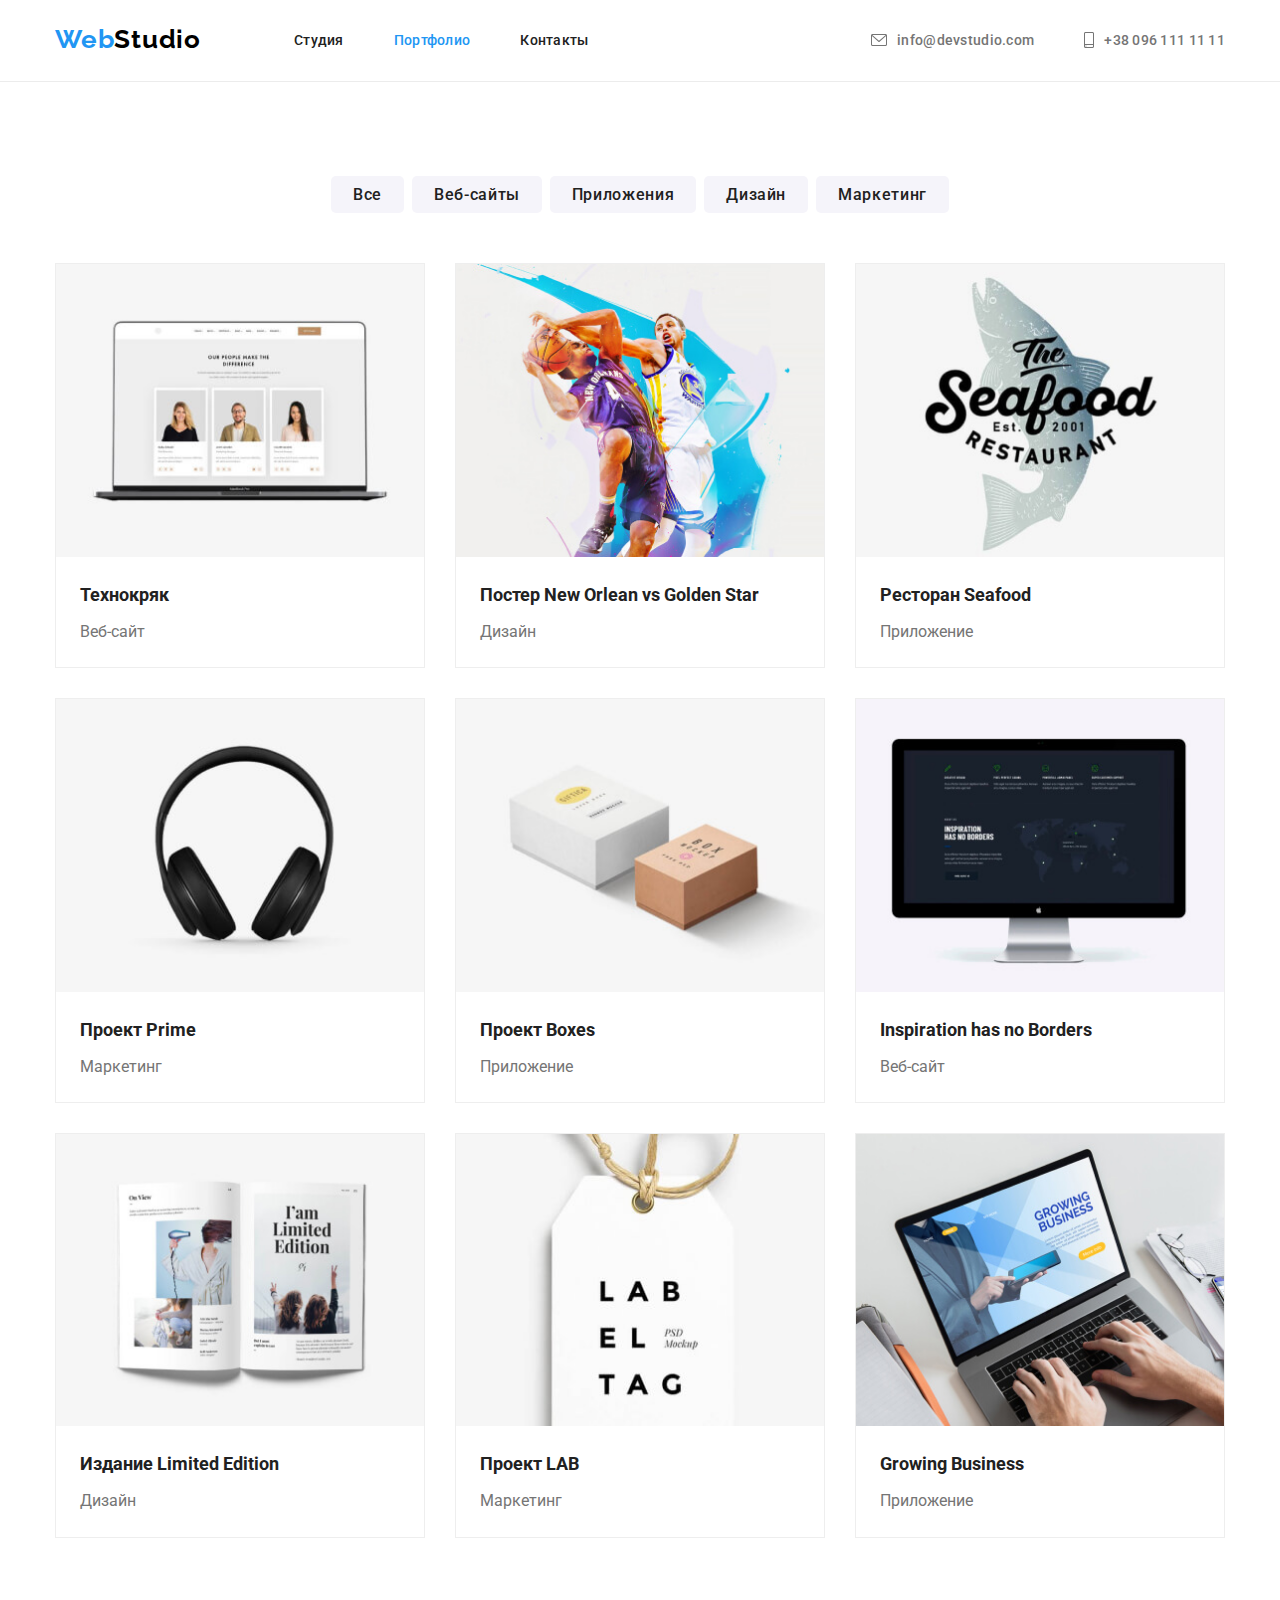
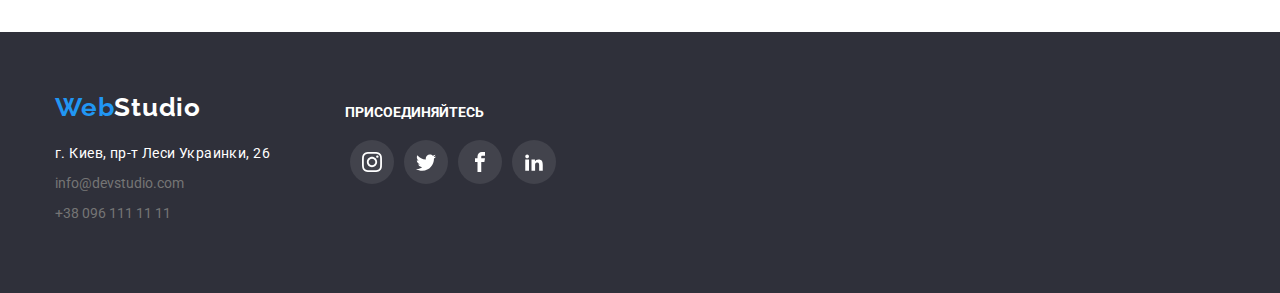
==== commit f48651a2: "focus studio" ====
--- a/portfolio.html
+++ b/portfolio.html
@@ -55,7 +55,7 @@
                 </ul>
                 <h2 hidden>Наши работы</h2>
                 <ul class="view">
-                    <li>
+                    <li class="view-a">
                         <a href="">
                             <img src="./images/note.jpg" alt="Технокряк">
                             <div class="view-card-text">
--- a/css/style.css
+++ b/css/style.css
@@ -112,9 +112,14 @@
 
 .ef-solutions {
     background-image: linear-gradient(to bottom, var(--back-main-op40), var(--back-main-op40)), url(../images/main.jpg);
-    padding: 200px 0;
-}
-
+    max-width: 1600px;
+    height: 600px;
+    background-repeat: no-repeat;
+    background-size: cover;
+    background-position: center;
+    display: flex;
+    align-items: center;
+}
 .solutions {
     display: flex;
     flex-direction: column;
@@ -178,18 +183,15 @@
 .icon-astronavt {
     width: 70px;
     height: 70px;
-}
-.edge-icon svg {  
-    box-sizing: content-box ;
-    display: block;
-    padding: 25px 100px;
     fill: var(--main-text);
 }
 .edge-icon-bg {
+    display: flex;
+    align-items: center;
+    justify-content: center;
     background-color: var(--back-ad-main);
     margin-bottom: 30px;
-
-
+    height: 120px;
 }
 /* секция ЧЕМ МЫ ЗАНИМАЕМСЯ */
 .we-doing {
@@ -244,7 +246,7 @@
     color: var(--ad-main-text);
     line-height: 1.2;
     letter-spacing: 0.03em;
-    margin: 16px 0;
+    margin: 0 0 16px 0;
 }
 .our-team > li {
     width: 270px;
@@ -263,15 +265,26 @@
 .social-icon li {
     width: 44px;
     height: 44px;
+    margin: 0 5px;
+}
+.social-icon li:hover {
+    background-color: var(--back-ad-hover);
     border-radius: 50%;
-    margin: 0 5px;
-}
-.social-icon li:hover, .social-icon li:focus {
+    cursor: pointer;
+}
+.social-icon li:hover .icon-team {
+    fill: var(--on-back-text);
+}
+.social-icon a {
+    display: block;
+    border-radius: 50%;
+}
+.social-icon a:focus svg {
+    fill: var(--back-team);
+}
+.social-icon a:focus {
     background-color: var(--back-ad-hover);
-}
-.social-icon svg:hover, .social-icon svg:focus {
-    fill: var(--on-back-text);
-}
+    }
 /* секция ПОСТОЯННЫЕ КЛИЕНТЫ */
 .const-clients {
     padding-top: 94px;
@@ -326,11 +339,15 @@
     width: 88px;
     height: 46px;
 }
-.client svg:hover, .client svg:focus  {
-    fill: var(--back-ad-hover);
-}
 .client:hover {
     border: 1px solid var(--back-ad-hover);
+    cursor: pointer;
+}
+.client:hover .icon {
+    fill: var(--back-ad-hover);
+}
+.client-svg:focus svg {
+    fill: var(--back-ad-hover);
 }
 /* ПОРТФОЛИО */
 .sec-view {
@@ -342,13 +359,13 @@
 .tools {
     display: flex;
     justify-content: center;
-}
-.tools li {
     margin-bottom: 50px;
+
 }
 .btns {
     background-color: var(--back-ad-main);
     color: var(--main-text);
+    font-weight: 500;
     line-height: 1.6;
     letter-spacing: 0.04em;
     padding: 6px 22px;
@@ -357,7 +374,7 @@
     border: none;
     cursor: pointer;
 }
-.btns:hover, .btns:focus {
+.btns:hover, .btns:focus    {
     background-color: var(--back-ad-hover);
     color: var(--on-back-text);
     box-shadow: 2px 4px 4px 2px var(--shadow-main);
@@ -369,14 +386,17 @@
     margin: 0;
 }
 .view-card-text {
-    padding: 20px 0 20px 24px;
+    padding: 20px 24px 20px 24px;
 }
 .view li {
     width: 370px;
     border: 1px solid var(--line-view);
     margin-bottom: 30px;
 }
-.view li:hover, .view li:focus {
+.view li:hover {
+    box-shadow: 0 4px 8px 0 var(--shadow-main);
+}
+.view-a:focus a {
     box-shadow: 0 4px 8px 0 var(--shadow-main);
 }
 .view h3 {
@@ -390,7 +410,6 @@
     line-height: 1.9;
     margin: 0;
 }
-
 /* секция FOOTER */
 .footer {
     background-color: var(--back-main);
@@ -435,24 +454,23 @@
 }
 .footer-join {
     color: var(--on-back-text);
+    padding: 12px 0 0 5px;
 }
 .footer-join > p {
-    margin: 0;
-    padding: 12px 0 20px 5px;
+    margin: 0 0 20px 0;
     text-transform: uppercase;
     font-weight: 700;
     font-size: 14px;
     line-height: 1.15;
 }
-.footer .social-icon {
-    width: 206px;
-}
 .footer-social-icon-a {
-    display: flex;
-    justify-content: center;
     background-color: var(--social-icon-ad-main);
     border-radius: 50%;
 }
+.footer-join a {
+    display: flex;
+    justify-content: center;
+}
 .footer-social-icon-a:hover, .footer-social-icon-a:focus {
     background-color: var(--back-ad-hover);
 }
